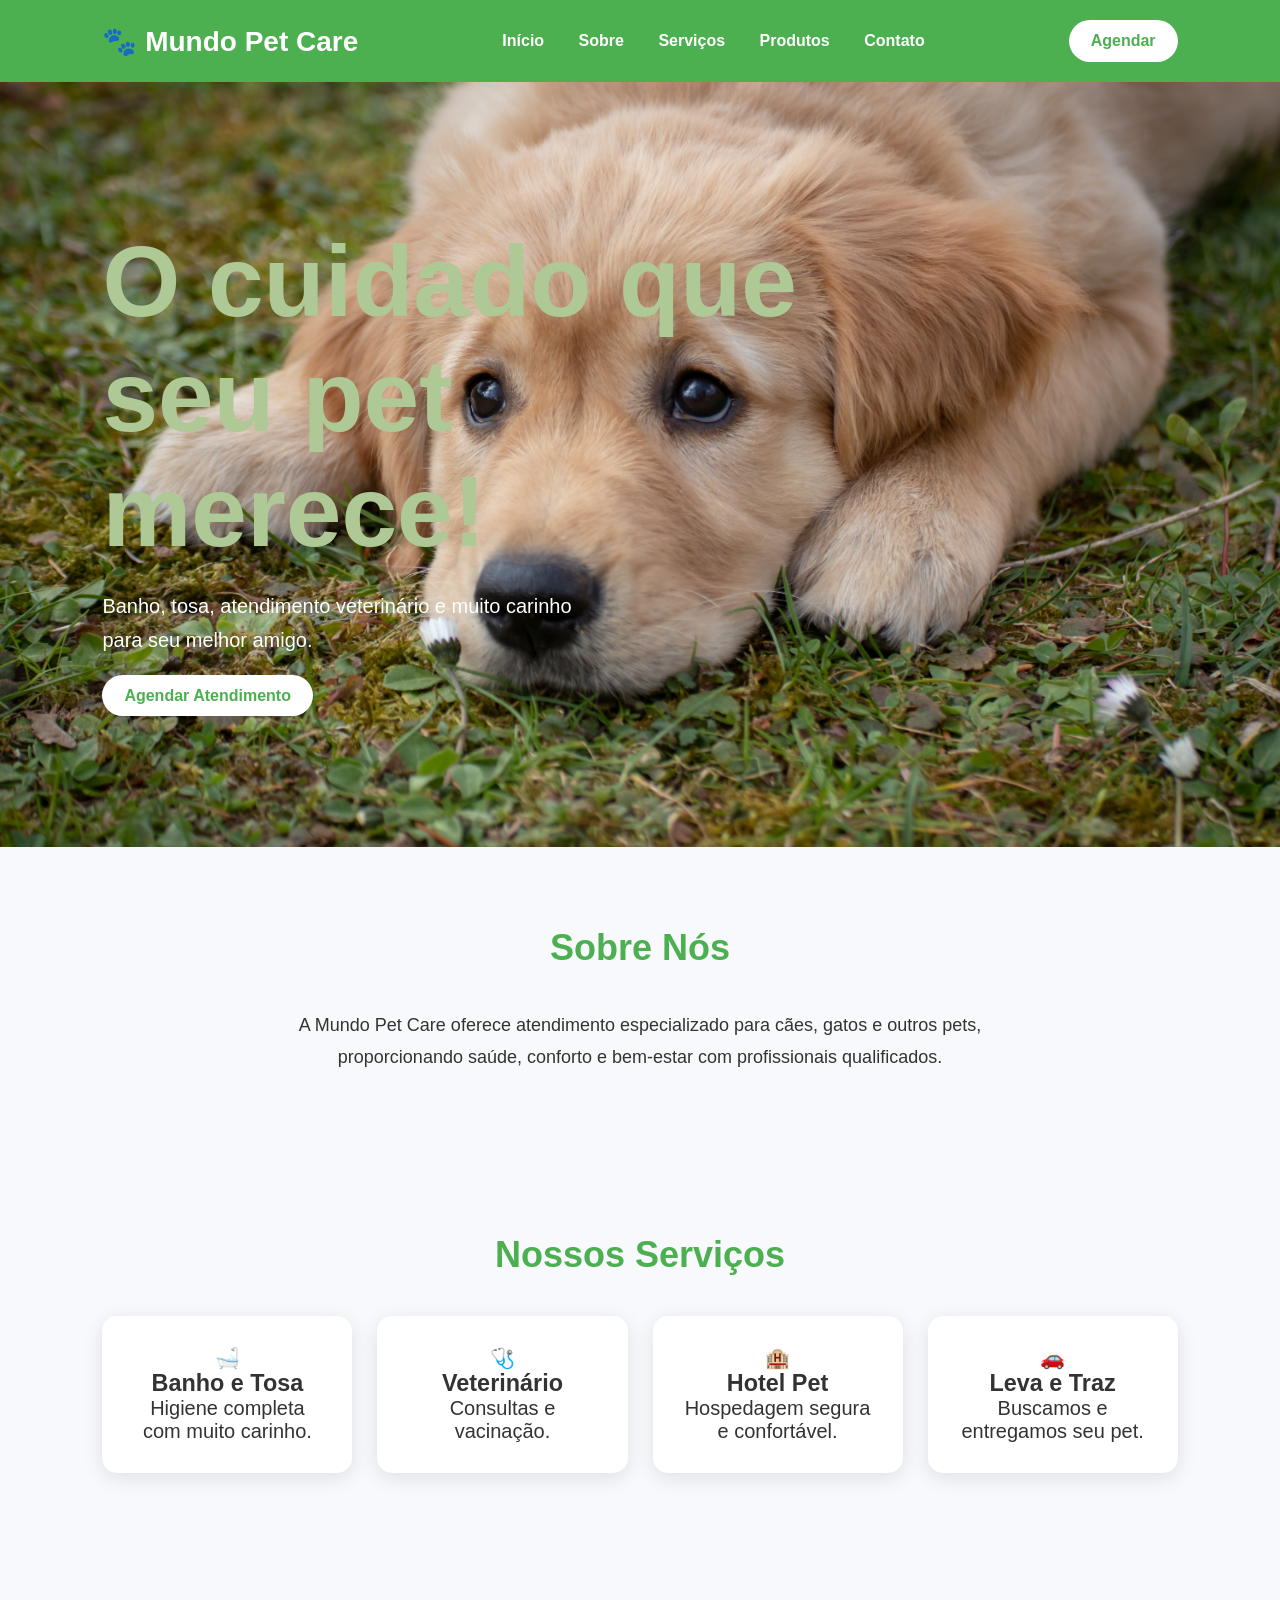
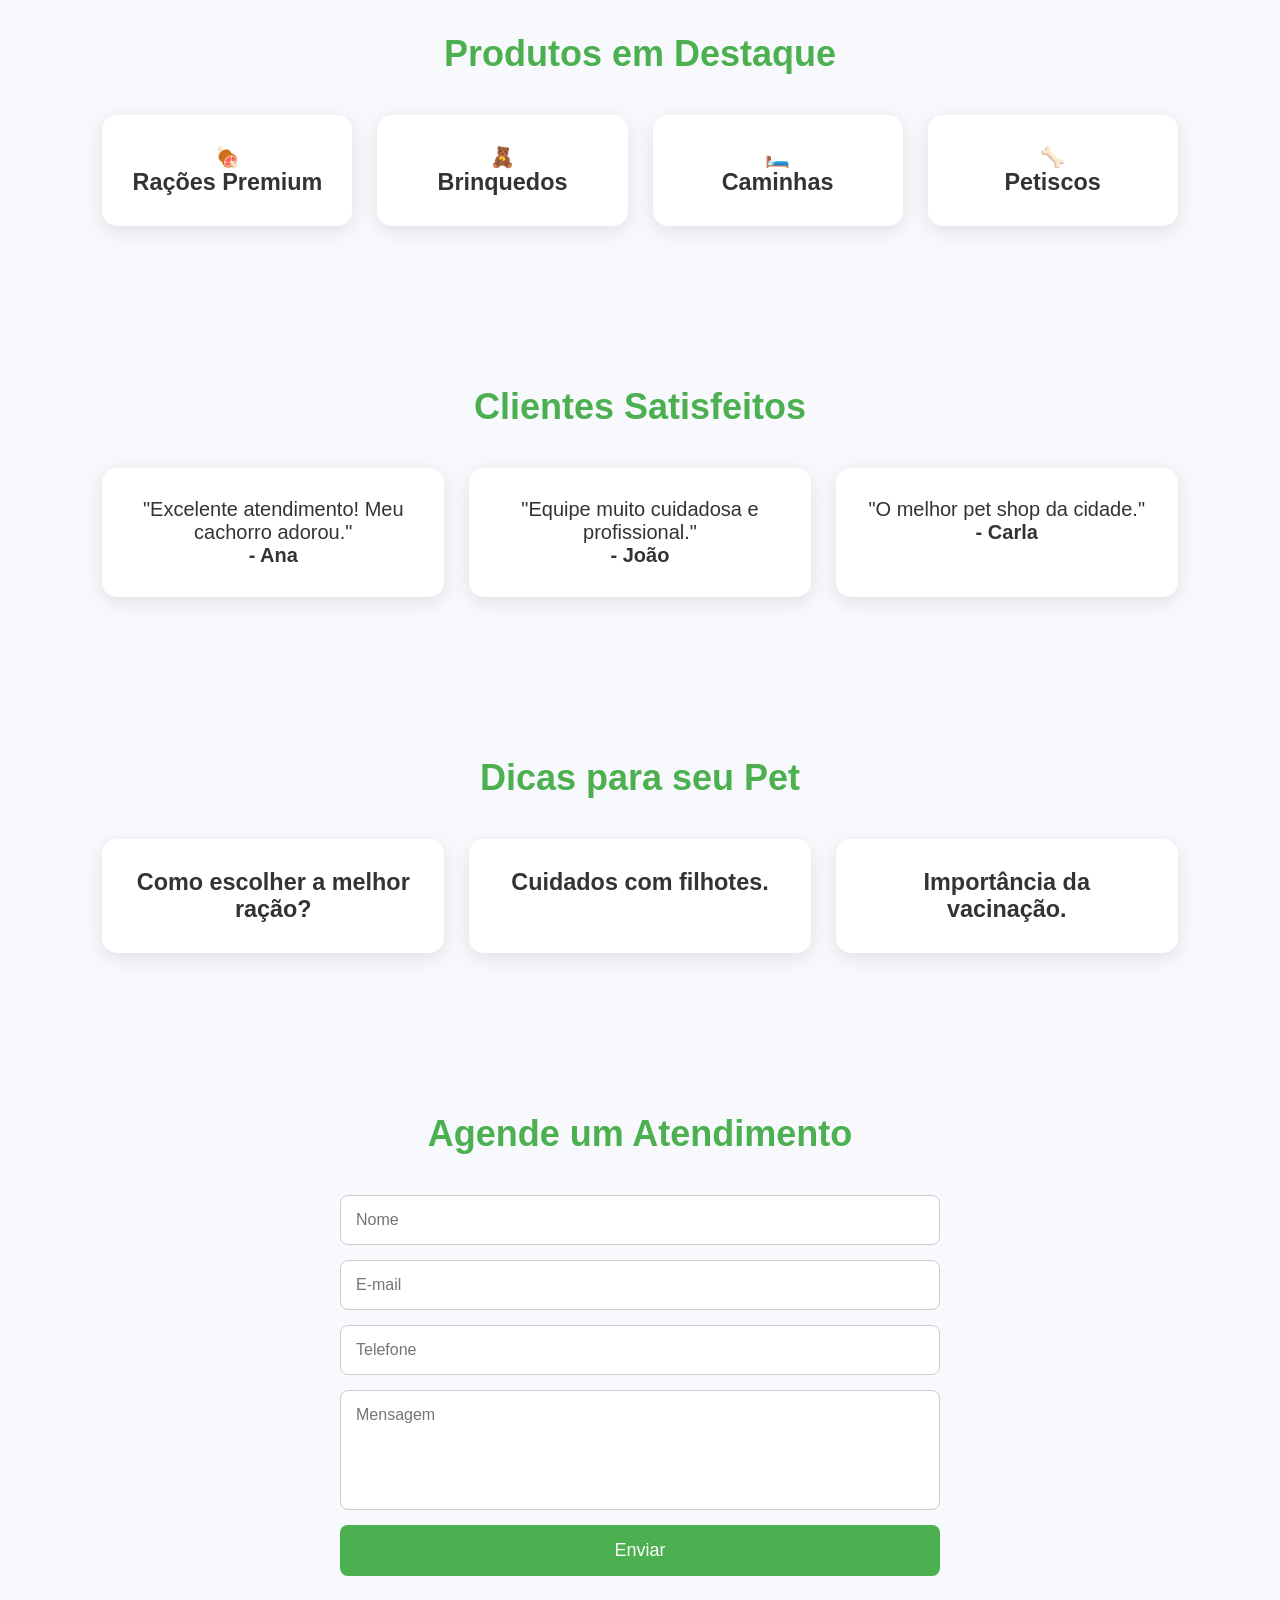
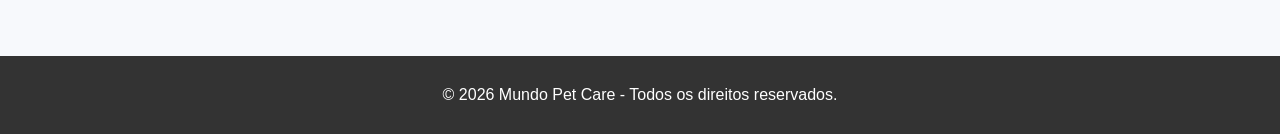
==== index.html @ bfa342d3 "primeiro1" ====
<!DOCTYPE html>
<html lang="pt-BR">
<head>
    <meta charset="UTF-8">
    <meta name="viewport" content="width=device-width, initial-scale=1.0">
    <title>Mundo Pet Care</title>
    <link rel="stylesheet" href="css/style.css">
</head>
<body>

<header>
    <div class="logo">🐾 Mundo Pet Care</div>

    <nav>
        <a href="#">Início</a>
        <a href="#">Sobre</a>
        <a href="#">Serviços</a>
        <a href="#">Produtos</a>
        <a href="#">Contato</a>
    </nav>

    <a href="#" class="btn">Agendar</a>
</header>

<section class="hero">
    <div class="hero-text">
        <h1>O cuidado que<br> seu pet<br> merece!</h1>  
        <p>Banho, tosa, atendimento veterinário e muito carinho<br> para seu melhor amigo.</p>

        <a href="#" class="btn">Agendar Atendimento</a>
    </div>
</section>

<section class="sobre">

    <h2>Sobre Nós</h2>

    <p>
        A Mundo Pet Care oferece atendimento especializado para cães, gatos e outros pets,
        proporcionando saúde, conforto e bem-estar com profissionais qualificados.
    </p>

</section>

<section class="servicos">

<h2>Nossos Serviços</h2>

<div class="cards">

<div class="card">
🛁
<h3>Banho e Tosa</h3>
<p>Higiene completa com muito carinho.</p>
</div>

<div class="card">
🩺
<h3>Veterinário</h3>
<p>Consultas e vacinação.</p>
</div>

<div class="card">
🏨
<h3>Hotel Pet</h3>
<p>Hospedagem segura e confortável.</p>
</div>

<div class="card">
🚗
<h3>Leva e Traz</h3>
<p>Buscamos e entregamos seu pet.</p>
</div>

</div>

</section>

<section class="produtos">

<h2>Produtos em Destaque</h2>

<div class="cards">

<div class="card">
🍖
<h3>Rações Premium</h3>
</div>

<div class="card">
🧸
<h3>Brinquedos</h3>
</div>

<div class="card">
🛏️
<h3>Caminhas</h3>
</div>

<div class="card">
🦴
<h3>Petiscos</h3>
</div>

</div>

</section>

<section class="depoimentos">

<h2>Clientes Satisfeitos</h2>

<div class="cards">

<div class="card">
<p>"Excelente atendimento! Meu cachorro adorou."</p>
<strong>- Ana</strong>
</div>

<div class="card">
<p>"Equipe muito cuidadosa e profissional."</p>
<strong>- João</strong>
</div>

<div class="card">
<p>"O melhor pet shop da cidade."</p>
<strong>- Carla</strong>
</div>

</div>

</section>

<section class="blog">

<h2>Dicas para seu Pet</h2>

<div class="cards">

<div class="card">
<h3>Como escolher a melhor ração?</h3>
</div>

<div class="card">
<h3>Cuidados com filhotes.</h3>
</div>

<div class="card">
<h3>Importância da vacinação.</h3>
</div>

</div>

</section>

<section class="contato">

<h2>Agende um Atendimento</h2>

<form>

<input type="text" placeholder="Nome">

<input type="email" placeholder="E-mail">

<input type="text" placeholder="Telefone">

<textarea placeholder="Mensagem"></textarea>

<button>Enviar</button>

</form>

</section>

<footer>

<p>© 2026 Mundo Pet Care - Todos os direitos reservados.</p>

</footer>

</body>
</html>
---- css/style.css ----
*{
margin:0;
padding:0;
box-sizing:border-box;
font-family:Arial, Helvetica, sans-serif;
}

body{
background:#f7f9fc;
color:#333;
}

header{
display:flex;
justify-content:space-between;
align-items:center;
padding:20px 8%;
background:#4CAF50;
color:white;
position:sticky;
top:0;
}

.logo{
font-size:28px;
font-weight:bold;
}

nav a{
color:white;
text-decoration:none;
margin:0 15px;
font-weight:bold;
}

.btn{
background:white;
color:#4CAF50;
padding:12px 22px;
border-radius:30px;
text-decoration:none;
font-weight:bold;
}

.btn:hover{
    background: #388E3C;
    color:#ffffff;
}

.hero{
min-height:85vh;
display:flex;
background-image: url("../img/birgl-dog-4372036.jpg");
background-position: center;
background-size: cover;
background-repeat: no-repeat;
align-items:center;
padding:80px 8%;
}

.hero h1{
font-size:100px;
margin-bottom:20px;
color:#aec995;
}

.hero p{
margin-bottom:30px;
line-height:1.7;
font-size:20px;
color:#ffffff;
}

section{
padding:80px 8%;
}

h2{
text-align:center;
margin-bottom:40px;
font-size:36px;
color:#4CAF50;
}

.cards{
display:grid;
grid-template-columns:repeat(auto-fit,minmax(220px,1fr));
gap:25px;
}

.card{
background:white;
padding:30px;
border-radius:15px;
box-shadow:0 5px 20px rgba(0,0,0,.1);
text-align:center;
font-size:20px;
transition:.3s;
}

.card:hover{
transform:translateY(-8px);
}

.sobre p{
max-width:800px;
margin:auto;
text-align:center;
font-size:18px;
line-height:1.8;
}

form{
max-width:600px;
margin:auto;
display:flex;
flex-direction:column;
gap:15px;
}

input,textarea{
padding:15px;
border:1px solid #ccc;
border-radius:8px;
font-size:16px;
}

textarea{
height:120px;
resize:none;
}

button{
background:#4CAF50;
color:white;
padding:15px;
border:none;
border-radius:8px;
font-size:18px;
cursor:pointer;
}

button:hover{
background:#388E3C;
}

footer{
background:#333;
color:white;
padding:30px;
text-align:center;
}
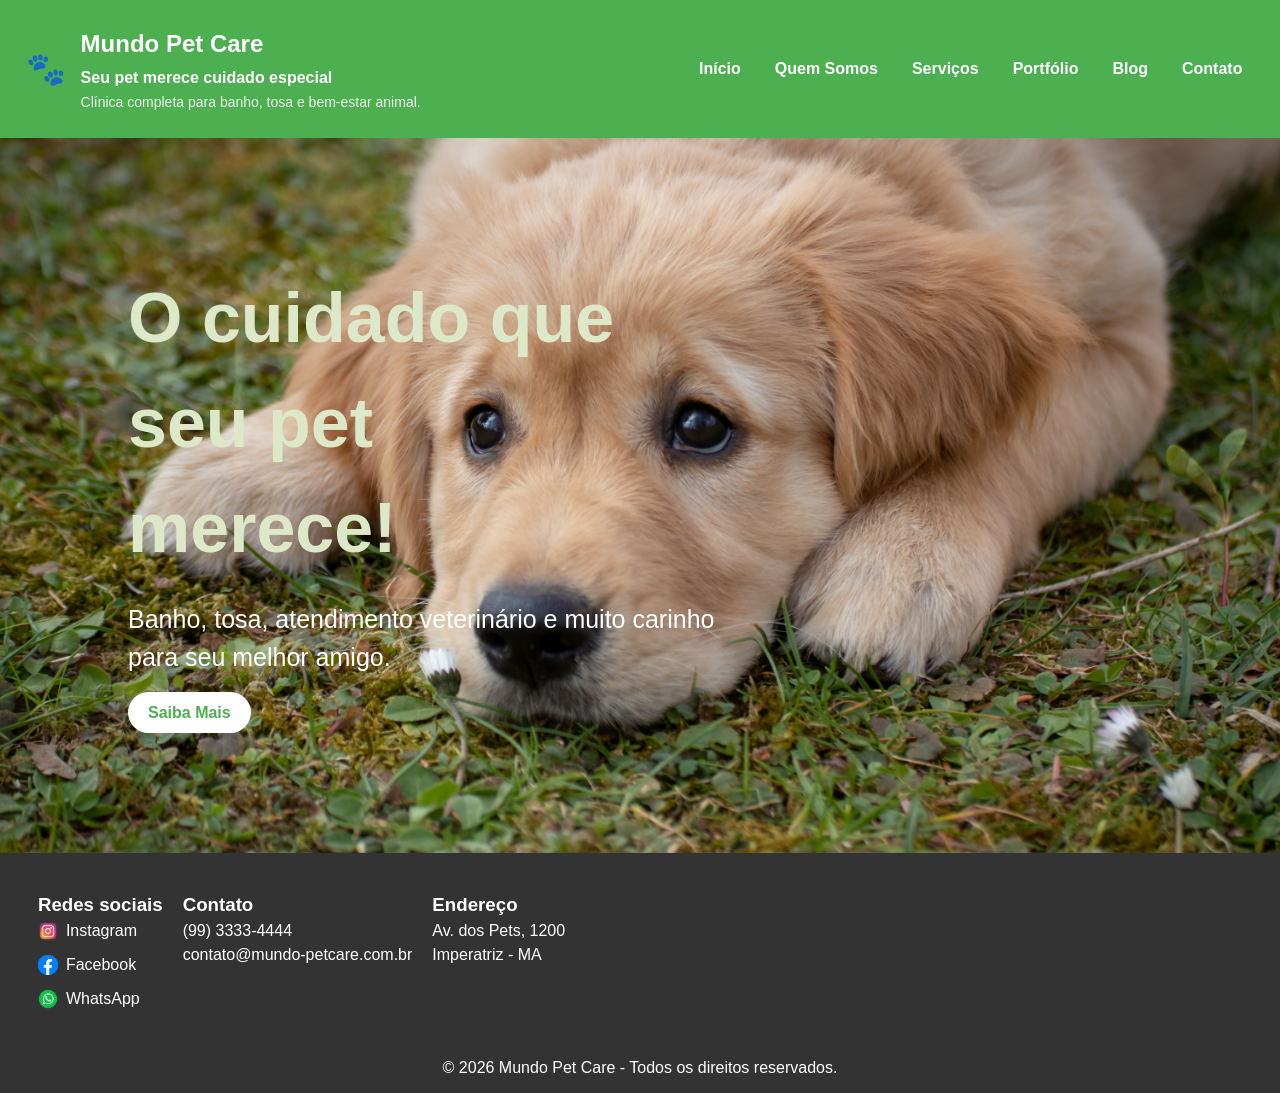
==== commit 41707fdf: "Update" ====
--- a/index.html
+++ b/index.html
@@ -8,175 +8,57 @@
 </head>
 <body>
 
-<header>
-    <div class="logo">🐾 Mundo Pet Care</div>
+<header class="cabecalho-site">
+    <div class="marca">
+        <div class="logo">🐾</div>
+        <div>
+            <h2>Mundo Pet Care</h2>
+            <p class="slogan">Seu pet merece cuidado especial</p>
+            <p class="descricao">Clínica completa para banho, tosa e bem-estar animal.</p>
+        </div>
+    </div>
 
-    <nav>
-        <a href="#">Início</a>
-        <a href="#">Sobre</a>
-        <a href="#">Serviços</a>
-        <a href="#">Produtos</a>
-        <a href="#">Contato</a>
+    <nav class="menu-principal">
+        <a href="index.html">Início</a>
+        <a href="sobre.html">Quem Somos</a>
+        <a href="servicos.html">Serviços</a>
+        <a href="#portfolio">Portfólio</a>
+        <a href="blog.html">Blog</a>
+        <a href="#contato">Contato</a>
     </nav>
-
-    <a href="#" class="btn">Agendar</a>
 </header>
 
-<section class="hero">
-    <div class="hero-text">
-        <h1>O cuidado que<br> seu pet<br> merece!</h1>  
+<section class="banner-principal">
+    <div class="texto-banner">
+        <h1>O cuidado que<br> seu pet<br> merece!</h1>
         <p>Banho, tosa, atendimento veterinário e muito carinho<br> para seu melhor amigo.</p>
-
-        <a href="#" class="btn">Agendar Atendimento</a>
+        <a href="servicos.html" class="botao">Saiba Mais</a>
     </div>
 </section>
 
-<section class="sobre">
 
-    <h2>Sobre Nós</h2>
-
-    <p>
-        A Mundo Pet Care oferece atendimento especializado para cães, gatos e outros pets,
-        proporcionando saúde, conforto e bem-estar com profissionais qualificados.
-    </p>
-
-</section>
-
-<section class="servicos">
-
-<h2>Nossos Serviços</h2>
-
-<div class="cards">
-
-<div class="card">
-🛁
-<h3>Banho e Tosa</h3>
-<p>Higiene completa com muito carinho.</p>
-</div>
-
-<div class="card">
-🩺
-<h3>Veterinário</h3>
-<p>Consultas e vacinação.</p>
-</div>
-
-<div class="card">
-🏨
-<h3>Hotel Pet</h3>
-<p>Hospedagem segura e confortável.</p>
-</div>
-
-<div class="card">
-🚗
-<h3>Leva e Traz</h3>
-<p>Buscamos e entregamos seu pet.</p>
-</div>
-
-</div>
-
-</section>
-
-<section class="produtos">
-
-<h2>Produtos em Destaque</h2>
-
-<div class="cards">
-
-<div class="card">
-🍖
-<h3>Rações Premium</h3>
-</div>
-
-<div class="card">
-🧸
-<h3>Brinquedos</h3>
-</div>
-
-<div class="card">
-🛏️
-<h3>Caminhas</h3>
-</div>
-
-<div class="card">
-🦴
-<h3>Petiscos</h3>
-</div>
-
-</div>
-
-</section>
-
-<section class="depoimentos">
-
-<h2>Clientes Satisfeitos</h2>
-
-<div class="cards">
-
-<div class="card">
-<p>"Excelente atendimento! Meu cachorro adorou."</p>
-<strong>- Ana</strong>
-</div>
-
-<div class="card">
-<p>"Equipe muito cuidadosa e profissional."</p>
-<strong>- João</strong>
-</div>
-
-<div class="card">
-<p>"O melhor pet shop da cidade."</p>
-<strong>- Carla</strong>
-</div>
-
-</div>
-
-</section>
-
-<section class="blog">
-
-<h2>Dicas para seu Pet</h2>
-
-<div class="cards">
-
-<div class="card">
-<h3>Como escolher a melhor ração?</h3>
-</div>
-
-<div class="card">
-<h3>Cuidados com filhotes.</h3>
-</div>
-
-<div class="card">
-<h3>Importância da vacinação.</h3>
-</div>
-
-</div>
-
-</section>
-
-<section class="contato">
-
-<h2>Agende um Atendimento</h2>
-
-<form>
-
-<input type="text" placeholder="Nome">
-
-<input type="email" placeholder="E-mail">
-
-<input type="text" placeholder="Telefone">
-
-<textarea placeholder="Mensagem"></textarea>
-
-<button>Enviar</button>
-
-</form>
-
-</section>
-
-<footer>
-
-<p>© 2026 Mundo Pet Care - Todos os direitos reservados.</p>
-
+<footer id="contato">
+    <div class="conteudo-rodape">
+        <div>
+            <h3>Redes sociais</h3>
+            <div class="redes">
+                <a href="#"><img src="img/insta.png" alt="Instagram">Instagram</a>
+                <a href="#"><img src="img/face.png" alt="Facebook">Facebook</a>
+                <a href="#"><img src="img/zap.png" alt="WhatsApp">WhatsApp</a>
+            </div>
+        </div>
+        <div>
+            <h3>Contato</h3>
+            <p>(99) 3333-4444</p>
+            <p>contato@mundo-petcare.com.br</p>
+        </div>
+        <div>
+            <h3>Endereço</h3>
+            <p>Av. dos Pets, 1200</p>
+            <p>Imperatriz - MA</p>
+        </div>
+    </div>
+    <p class="copyright">© 2026 Mundo Pet Care - Todos os direitos reservados.</p>
 </footer>
 
 </body>
--- a/css/style.css
+++ b/css/style.css
@@ -1,153 +1,273 @@
-*{
-margin:0;
-padding:0;
-box-sizing:border-box;
-font-family:Arial, Helvetica, sans-serif;
-}
-
-body{
-background:#f7f9fc;
-color:#333;
-}
-
-header{
-display:flex;
-justify-content:space-between;
-align-items:center;
-padding:20px 8%;
-background:#4CAF50;
-color:white;
-position:sticky;
-top:0;
-}
-
-.logo{
-font-size:28px;
-font-weight:bold;
-}
-
-nav a{
-color:white;
-text-decoration:none;
-margin:0 15px;
-font-weight:bold;
-}
-
-.btn{
-background:white;
-color:#4CAF50;
-padding:12px 22px;
-border-radius:30px;
-text-decoration:none;
-font-weight:bold;
-}
-
-.btn:hover{
-    background: #388E3C;
+* {
+    margin: 0;
+    padding: 0;
+    box-sizing: border-box;
+    font-family: Arial, Helvetica, sans-serif;
+}
+
+body {
+    background: #f7f9fc;
+    color: #333;
+    line-height: 1.5;
+}
+
+header {
+    display: flex;
+    justify-content: space-between;
+    align-items: center;
+    padding: 2%;
+    background: #4CAF50;
+    color: white;
+}
+
+.marca {
+    display: flex;
+    align-items: center;
+    gap: 15px;
+}
+
+.logo {
+    font-size: 32px;
+    font-weight: bold;
+}
+
+.marca h2 {
+    color: white;
+    font-size: 24px;
+    margin-bottom: 4px;
+    text-align: left;
+}
+
+.slogan {
+    font-weight: bold;
+    margin-bottom: 2px;
+}
+
+.descricao {
+    font-size: 14px;
+    opacity: 0.9;
+}
+
+.menu-principal {
+    display: flex;
+    flex-wrap: wrap;
+    gap: 10px;
+}
+
+.menu-principal a {
+    color: white;
+    text-decoration: none;
+    padding: 8px 12px;
+    border-radius: 6px;
+    font-weight: bold;
+}
+
+.menu-principal a:hover {
+    background: rgba(255, 255, 255, 0.25);
+}
+
+.botao {
+    background: white;
+    color: #4CAF50;
+    padding: 12px 20px;
+    border-radius: 25px;
+    text-decoration: none;
+    font-weight: bold;
+}
+.botao:hover {
+    background: #3f9143;
     color:#ffffff;
 }
 
-.hero{
-min-height:85vh;
-display:flex;
-background-image: url("../img/birgl-dog-4372036.jpg");
-background-position: center;
-background-size: cover;
-background-repeat: no-repeat;
-align-items:center;
-padding:80px 8%;
-}
-
-.hero h1{
-font-size:100px;
-margin-bottom:20px;
-color:#aec995;
-}
-
-.hero p{
-margin-bottom:30px;
-line-height:1.7;
-font-size:20px;
-color:#ffffff;
-}
-
-section{
-padding:80px 8%;
-}
-
-h2{
-text-align:center;
-margin-bottom:40px;
-font-size:36px;
-color:#4CAF50;
-}
-
-.cards{
-display:grid;
-grid-template-columns:repeat(auto-fit,minmax(220px,1fr));
-gap:25px;
-}
-
-.card{
-background:white;
-padding:30px;
-border-radius:15px;
-box-shadow:0 5px 20px rgba(0,0,0,.1);
-text-align:center;
-font-size:20px;
-transition:.3s;
-}
-
-.card:hover{
-transform:translateY(-8px);
-}
-
-.sobre p{
-max-width:800px;
-margin:auto;
-text-align:center;
-font-size:18px;
-line-height:1.8;
-}
-
-form{
-max-width:600px;
-margin:auto;
-display:flex;
-flex-direction:column;
-gap:15px;
-}
-
-input,textarea{
-padding:15px;
-border:1px solid #ccc;
-border-radius:8px;
-font-size:16px;
-}
-
-textarea{
-height:120px;
-resize:none;
-}
-
-button{
-background:#4CAF50;
-color:white;
-padding:15px;
-border:none;
-border-radius:8px;
-font-size:18px;
-cursor:pointer;
-}
-
-button:hover{
-background:#388E3C;
-}
-
-footer{
-background:#333;
-color:white;
-padding:30px;
-text-align:center;
-}
-
+.banner-principal {
+    display: flex;
+    align-items: center;
+    padding: 10%;
+    background-image: url("../img/birgl-dog-4372036.jpg");
+    background-position: center;
+    background-size: cover;
+    background-repeat: no-repeat;
+}
+
+.banner-principal h1 {
+    font-size: 70px;
+    margin-bottom: 20px;
+    color: #dce8c7;
+}
+
+.banner-principal p {
+    margin-bottom: 25px;
+    font-size: 25px;
+    color: white;
+}
+
+section {
+    padding: 70px 8%;
+}
+
+h2 {
+    text-align: center;
+    margin-bottom: 30px;
+    font-size: 40px;
+    color: #4CAF50;
+}
+
+.sobre,
+.servicos,
+.portfolio,
+.depoimentos,
+.equipe,
+.planos,
+.blog,
+.perguntas-frequentes {
+    background: white;
+    margin: 20px 0;
+    border-radius: 16px;
+    box-shadow: 0 4px 12px rgba(0, 0, 0, 0.04);
+}
+
+.historia {
+    background: #f4fbf4;
+    padding: 24px;
+    border-radius: 12px;
+    margin-bottom: 24px;
+}
+
+.historia h3,
+.card-sobre h3,
+.cartao h3,
+.cartao-projeto h3,
+.cartao-depoimento h3,
+.cartao-equipe h3,
+.cartao-blog h3 {
+    color: #2f7d32;
+    margin-bottom: 10px;
+}
+
+.grade-sobre,
+.grade-cartoes {
+    display: grid;
+    grid-template-columns: repeat(auto-fit, minmax(220px, 1fr));
+    gap: 20px;
+}
+
+.card-sobre,
+.cartao,
+.cartao-projeto,
+.cartao-depoimento,
+.cartao-equipe,
+.cartao-blog {
+    background: white;
+    padding: 25px;
+    border-radius: 12px;
+    box-shadow: 0 4px 12px rgba(0, 0, 0, 0.08);
+}
+
+.card-sobre ol {
+    padding-left: 20px;
+}
+
+.icon {
+    font-size: 30px;
+    display: inline-block;
+    margin-bottom: 10px;
+}
+
+.cartao-projeto img,
+.cartao-equipe img {
+    width: 100%;
+    height: 180px;
+    object-fit: cover;
+    border-radius: 10px;
+    margin-bottom: 12px;
+}
+
+.cidade,
+.cargo {
+    color: #6f7a87;
+    font-weight: bold;
+    margin-bottom: 8px;
+}
+
+table {
+    width: 100%;
+    border-collapse: collapse;
+    background: white;
+}
+
+th,
+td {
+    border: 1px solid #dfe7df;
+    padding: 12px;
+    text-align: left;
+}
+
+th {
+    background: #4CAF50;
+    color: white;
+}
+
+.lista-perguntas {
+    display: grid;
+    gap: 12px;
+}
+
+.lista-perguntas details {
+    background: #f9fcf9;
+    padding: 14px 16px;
+    border-radius: 10px;
+}
+
+.lista-perguntas summary {
+    cursor: pointer;
+    font-weight: bold;
+    color: #2f7d32;
+}
+
+.conteudo-rodape {
+    display: flex;
+    
+    gap: 20px;
+    padding: 2%;
+}
+
+footer a {
+    color: white;
+    text-decoration: none;
+}
+
+footer {
+    justify-content:center;
+    background: #333;
+    color: white;
+    padding: 1%;
+    text-align: left;
+}
+.redes {
+    display: flex;
+    flex-direction: column;
+    gap: 10px;
+}
+
+.redes img {
+    width: 20px;
+    height: 20px;
+    margin-right: 8px;
+}
+
+.redes a {
+    display: inline-flex;
+    align-items: center;
+    color: white;
+    text-decoration: none;
+}
+
+.redes a:hover {
+    text-decoration: underline;
+}
+
+.copyright {
+    margin-top: 20px;
+    text-align: center;
+}
+
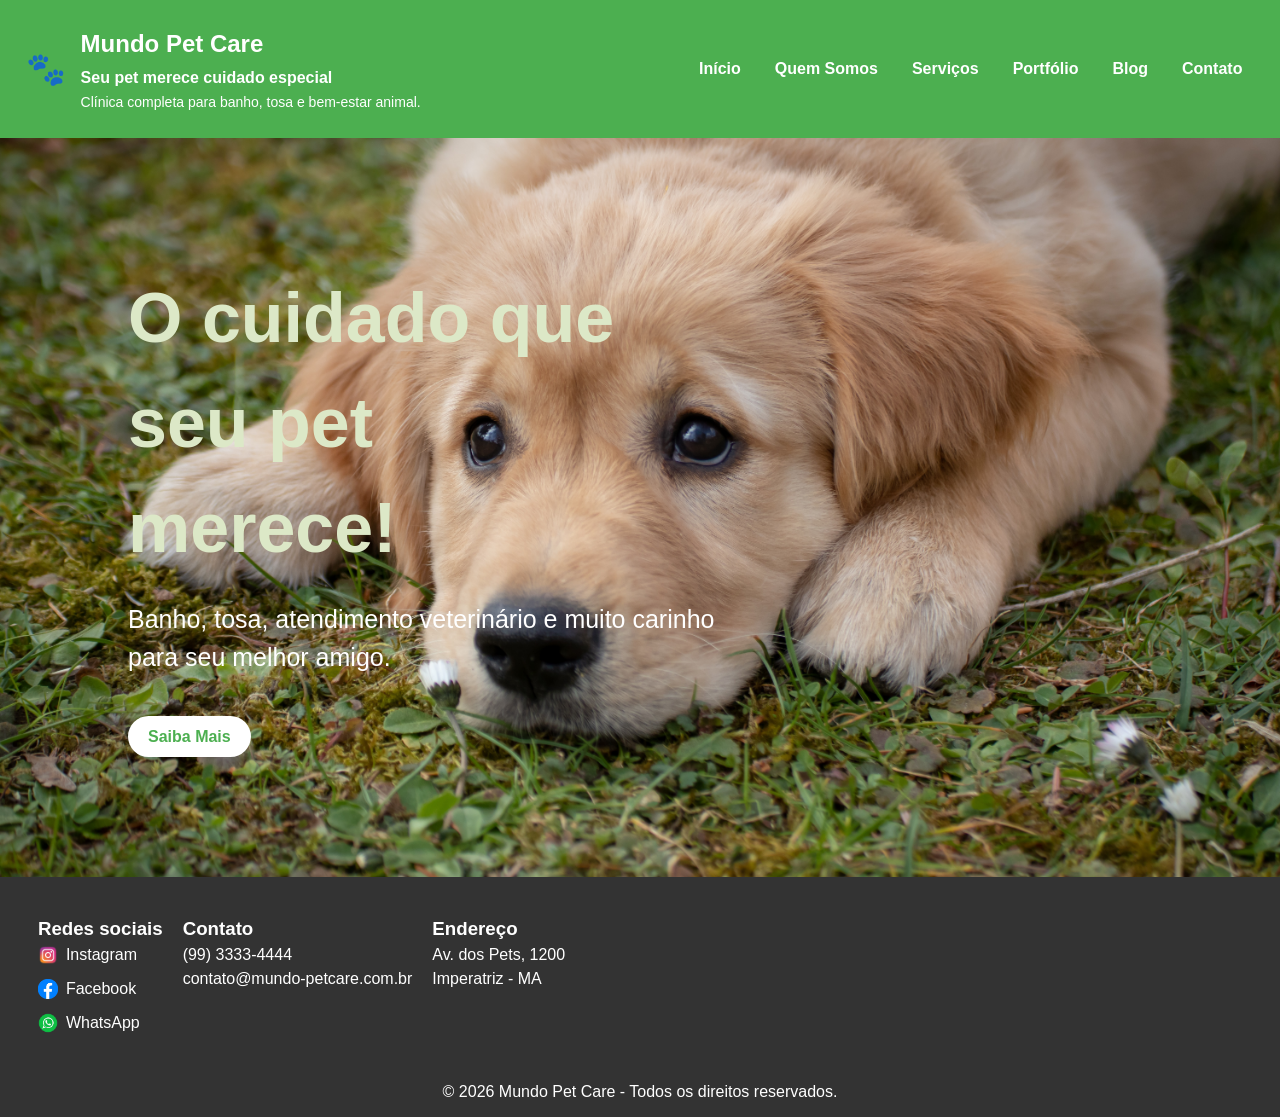
==== commit fe9de03d: "Atualiza links de redes sociais e ajusta estilo do site" ====
--- a/index.html
+++ b/index.html
@@ -31,7 +31,7 @@
 <section class="banner-principal">
     <div class="texto-banner">
         <h1>O cuidado que<br> seu pet<br> merece!</h1>
-        <p>Banho, tosa, atendimento veterinário e muito carinho<br> para seu melhor amigo.</p>
+        <p>Banho, tosa, atendimento veterinário e muito carinho<br> para seu melhor amigo.</p><br>
         <a href="servicos.html" class="botao">Saiba Mais</a>
     </div>
 </section>
@@ -42,9 +42,9 @@
         <div>
             <h3>Redes sociais</h3>
             <div class="redes">
-                <a href="#"><img src="img/insta.png" alt="Instagram">Instagram</a>
-                <a href="#"><img src="img/face.png" alt="Facebook">Facebook</a>
-                <a href="#"><img src="img/zap.png" alt="WhatsApp">WhatsApp</a>
+                <a href="https://www.instagram.com" target="_blank"><img src="img/insta.png" alt="Instagram">Instagram</a>
+                <a href="https://www.facebook.com" target="_blank"><img src="img/face.png" alt="Facebook">Facebook</a>
+                <a href="https://web.whatsapp.com" target="_blank"><img src="img/zap.png" alt="WhatsApp">WhatsApp</a>
             </div>
         </div>
         <div>
--- a/css/style.css
+++ b/css/style.css
@@ -45,7 +45,6 @@
 
 .descricao {
     font-size: 14px;
-    opacity: 0.9;
 }
 
 .menu-principal {
@@ -58,12 +57,12 @@
     color: white;
     text-decoration: none;
     padding: 8px 12px;
-    border-radius: 6px;
+    border-radius: 20px;
     font-weight: bold;
 }
 
 .menu-principal a:hover {
-    background: rgba(255, 255, 255, 0.25);
+    background: rgba(255, 255, 255, 0.185);
 }
 
 .botao {
@@ -226,7 +225,7 @@
 
 .conteudo-rodape {
     display: flex;
-    
+
     gap: 20px;
     padding: 2%;
 }
